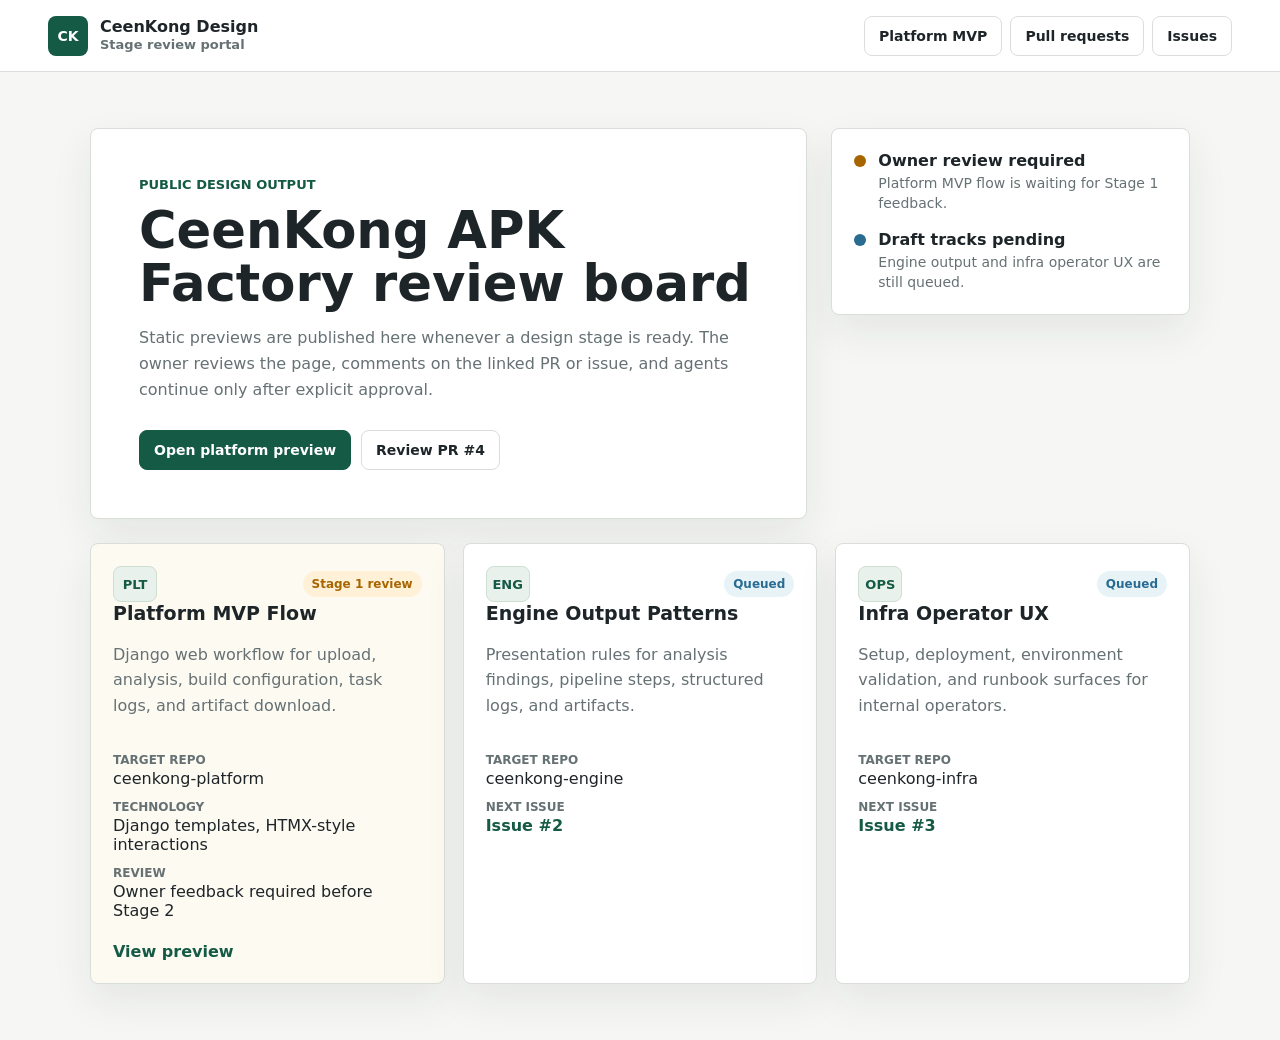
==== site/index.html @ 53cec1e6 "docs: publish design review pages" ====
<!doctype html>
<html lang="en">
  <head>
    <meta charset="utf-8">
    <meta name="viewport" content="width=device-width, initial-scale=1">
    <title>CeenKong Design Review</title>
    <link rel="stylesheet" href="./styles.css">
  </head>
  <body>
    <header class="topbar">
      <a class="brand" href="./index.html" aria-label="CeenKong Design home">
        <span class="brand-mark">CK</span>
        <span>
          <strong>CeenKong Design</strong>
          <small>Stage review portal</small>
        </span>
      </a>
      <nav class="topnav" aria-label="Primary">
        <a href="./platform-mvp.html">Platform MVP</a>
        <a href="https://github.com/ceenkong/ceenkong-design/pulls">Pull requests</a>
        <a href="https://github.com/ceenkong/ceenkong-design/issues">Issues</a>
      </nav>
    </header>

    <main class="page-grid">
      <section class="review-summary" aria-labelledby="review-title">
        <div class="eyebrow">Public design output</div>
        <h1 id="review-title">CeenKong APK Factory review board</h1>
        <p>
          Static previews are published here whenever a design stage is ready.
          The owner reviews the page, comments on the linked PR or issue, and
          agents continue only after explicit approval.
        </p>
        <div class="summary-actions">
          <a class="primary-link" href="./platform-mvp.html">Open platform preview</a>
          <a class="secondary-link" href="https://github.com/ceenkong/ceenkong-design/pull/4">Review PR #4</a>
        </div>
      </section>

      <section class="status-panel" aria-label="Current review gates">
        <div class="status-row">
          <span class="status-dot needs-review"></span>
          <div>
            <strong>Owner review required</strong>
            <span>Platform MVP flow is waiting for Stage 1 feedback.</span>
          </div>
        </div>
        <div class="status-row">
          <span class="status-dot draft"></span>
          <div>
            <strong>Draft tracks pending</strong>
            <span>Engine output and infra operator UX are still queued.</span>
          </div>
        </div>
      </section>

      <section class="track-list" aria-label="Design tracks">
        <article class="track-card active">
          <div class="track-meta">
            <span class="track-code">PLT</span>
            <span class="stage-badge review">Stage 1 review</span>
          </div>
          <h2>Platform MVP Flow</h2>
          <p>Django web workflow for upload, analysis, build configuration, task logs, and artifact download.</p>
          <dl>
            <div>
              <dt>Target repo</dt>
              <dd>ceenkong-platform</dd>
            </div>
            <div>
              <dt>Technology</dt>
              <dd>Django templates, HTMX-style interactions</dd>
            </div>
            <div>
              <dt>Review</dt>
              <dd>Owner feedback required before Stage 2</dd>
            </div>
          </dl>
          <a href="./platform-mvp.html">View preview</a>
        </article>

        <article class="track-card">
          <div class="track-meta">
            <span class="track-code">ENG</span>
            <span class="stage-badge draft">Queued</span>
          </div>
          <h2>Engine Output Patterns</h2>
          <p>Presentation rules for analysis findings, pipeline steps, structured logs, and artifacts.</p>
          <dl>
            <div>
              <dt>Target repo</dt>
              <dd>ceenkong-engine</dd>
            </div>
            <div>
              <dt>Next issue</dt>
              <dd><a href="https://github.com/ceenkong/ceenkong-design/issues/2">Issue #2</a></dd>
            </div>
          </dl>
        </article>

        <article class="track-card">
          <div class="track-meta">
            <span class="track-code">OPS</span>
            <span class="stage-badge draft">Queued</span>
          </div>
          <h2>Infra Operator UX</h2>
          <p>Setup, deployment, environment validation, and runbook surfaces for internal operators.</p>
          <dl>
            <div>
              <dt>Target repo</dt>
              <dd>ceenkong-infra</dd>
            </div>
            <div>
              <dt>Next issue</dt>
              <dd><a href="https://github.com/ceenkong/ceenkong-design/issues/3">Issue #3</a></dd>
            </div>
          </dl>
        </article>
      </section>
    </main>
  </body>
</html>
---- site/styles.css ----
:root {
  color-scheme: light;
  --bg: #f6f7f4;
  --panel: #ffffff;
  --panel-strong: #fdfaf2;
  --text: #1e2528;
  --muted: #667174;
  --line: #d9ded9;
  --green: #2e7d63;
  --green-dark: #155a45;
  --amber: #a76500;
  --blue: #286c92;
  --red: #b33a3a;
  --shadow: 0 16px 40px rgba(30, 37, 40, 0.08);
}

* {
  box-sizing: border-box;
}

body {
  margin: 0;
  background: var(--bg);
  color: var(--text);
  font-family: Inter, ui-sans-serif, system-ui, -apple-system, BlinkMacSystemFont, "Segoe UI", sans-serif;
  letter-spacing: 0;
}

a {
  color: var(--green-dark);
  font-weight: 700;
  text-decoration: none;
}

a:hover,
a:focus {
  text-decoration: underline;
}

.topbar {
  align-items: center;
  background: rgba(255, 255, 255, 0.94);
  border-bottom: 1px solid var(--line);
  display: flex;
  gap: 24px;
  justify-content: space-between;
  min-height: 72px;
  padding: 12px clamp(16px, 4vw, 48px);
  position: sticky;
  top: 0;
  z-index: 5;
}

.brand {
  align-items: center;
  color: var(--text);
  display: flex;
  gap: 12px;
  min-width: 220px;
}

.brand-mark {
  align-items: center;
  background: var(--green-dark);
  border-radius: 8px;
  color: #fff;
  display: inline-flex;
  font-size: 14px;
  font-weight: 800;
  height: 40px;
  justify-content: center;
  width: 40px;
}

.brand small,
.surface-title span,
.toolbar span {
  color: var(--muted);
  display: block;
  font-size: 13px;
  font-weight: 600;
  line-height: 1.35;
}

.topnav {
  display: flex;
  flex-wrap: wrap;
  gap: 8px;
  justify-content: flex-end;
}

.topnav a,
.primary-link,
.secondary-link,
.toolbar button {
  align-items: center;
  border: 1px solid var(--line);
  border-radius: 8px;
  display: inline-flex;
  font-size: 14px;
  min-height: 40px;
  padding: 9px 14px;
}

.primary-link,
.toolbar button {
  background: var(--green-dark);
  border-color: var(--green-dark);
  color: #fff;
}

.secondary-link,
.topnav a {
  background: #fff;
  color: var(--text);
}

.page-grid {
  display: grid;
  gap: 24px;
  grid-template-columns: minmax(0, 1.1fr) minmax(280px, 0.55fr);
  margin: 0 auto;
  max-width: 1180px;
  padding: clamp(24px, 5vw, 56px) clamp(16px, 4vw, 40px);
}

.review-summary,
.status-panel,
.track-card,
.review-note,
.surface,
.handoff-grid article {
  background: var(--panel);
  border: 1px solid var(--line);
  border-radius: 8px;
  box-shadow: var(--shadow);
}

.review-summary {
  min-height: 320px;
  padding: clamp(24px, 5vw, 48px);
}

.eyebrow {
  color: var(--green-dark);
  font-size: 13px;
  font-weight: 800;
  letter-spacing: 0;
  margin-bottom: 12px;
  text-transform: uppercase;
}

h1,
h2,
h3,
p {
  margin-top: 0;
}

h1 {
  font-size: clamp(32px, 4vw, 52px);
  line-height: 1.03;
  margin-bottom: 16px;
}

h2 {
  font-size: 19px;
  line-height: 1.25;
}

h3 {
  font-size: 15px;
  line-height: 1.35;
}

p {
  color: var(--muted);
  line-height: 1.6;
}

.summary-actions {
  display: flex;
  flex-wrap: wrap;
  gap: 10px;
  margin-top: 28px;
}

.status-panel {
  align-self: start;
  display: grid;
  gap: 16px;
  padding: 22px;
}

.status-row {
  align-items: flex-start;
  display: grid;
  gap: 12px;
  grid-template-columns: 12px 1fr;
}

.status-row span:last-child {
  color: var(--muted);
  display: block;
  font-size: 14px;
  line-height: 1.45;
  margin-top: 3px;
}

.status-dot {
  border-radius: 50%;
  height: 12px;
  margin-top: 4px;
  width: 12px;
}

.needs-review {
  background: var(--amber);
}

.draft {
  background: var(--blue);
}

.track-list {
  display: grid;
  gap: 18px;
  grid-column: 1 / -1;
  grid-template-columns: repeat(3, minmax(0, 1fr));
}

.track-card {
  display: flex;
  flex-direction: column;
  min-height: 310px;
  padding: 22px;
}

.track-card.active {
  background: var(--panel-strong);
}

.track-meta,
.surface-title,
.toolbar,
.prototype-header,
.metric-row {
  align-items: center;
  display: flex;
  gap: 12px;
  justify-content: space-between;
}

.track-code {
  align-items: center;
  background: #e9f1ec;
  border: 1px solid #cdded3;
  border-radius: 8px;
  color: var(--green-dark);
  display: inline-flex;
  font-size: 13px;
  font-weight: 800;
  height: 36px;
  justify-content: center;
  width: 44px;
}

.stage-badge {
  border-radius: 999px;
  display: inline-flex;
  font-size: 12px;
  font-weight: 800;
  line-height: 1;
  padding: 7px 9px;
  white-space: nowrap;
}

.stage-badge.review {
  background: #fff1d8;
  color: var(--amber);
}

.stage-badge.draft {
  background: #e8f3f8;
  color: var(--blue);
}

.stage-badge.running {
  background: #e8f2ed;
  color: var(--green);
}

dl {
  display: grid;
  gap: 12px;
  margin: 18px 0 22px;
}

dt {
  color: var(--muted);
  font-size: 12px;
  font-weight: 800;
  text-transform: uppercase;
}

dd {
  margin: 2px 0 0;
}

.track-card > a {
  margin-top: auto;
}

.prototype-page {
  margin: 0 auto;
  max-width: 1280px;
  padding: clamp(20px, 4vw, 42px) clamp(14px, 4vw, 36px) 56px;
}

.prototype-header {
  align-items: stretch;
  margin-bottom: 18px;
}

.prototype-header > div {
  max-width: 760px;
}

.review-note {
  display: grid;
  flex: 0 1 320px;
  min-width: 0;
  padding: 18px;
}

.review-note span {
  color: var(--muted);
  font-size: 14px;
  line-height: 1.45;
}

.flow-strip {
  display: grid;
  gap: 8px;
  grid-template-columns: repeat(6, minmax(0, 1fr));
  margin-bottom: 18px;
}

.flow-strip span {
  background: #fff;
  border: 1px solid var(--line);
  border-radius: 8px;
  color: var(--text);
  font-size: 13px;
  font-weight: 800;
  min-height: 44px;
  padding: 12px 10px;
  text-align: center;
}

.workspace-shell {
  background: #e9ede8;
  border: 1px solid var(--line);
  border-radius: 8px;
  display: grid;
  grid-template-columns: 210px 1fr;
  min-height: 680px;
  overflow: hidden;
}

.sidebar {
  background: #202926;
  color: #fff;
  display: grid;
  gap: 6px;
  grid-auto-rows: min-content;
  padding: 18px;
}

.sidebar-title {
  font-size: 17px;
  font-weight: 800;
  margin-bottom: 14px;
}

.sidebar a {
  border-radius: 8px;
  color: #dce5df;
  font-size: 14px;
  font-weight: 700;
  padding: 10px 12px;
}

.sidebar .nav-active {
  background: #345a49;
  color: #fff;
}

.work-area {
  min-width: 0;
  padding: 18px;
}

.toolbar {
  background: #fff;
  border: 1px solid var(--line);
  border-radius: 8px;
  margin-bottom: 14px;
  padding: 14px;
}

.toolbar h2 {
  margin: 0 0 4px;
}

.toolbar button {
  cursor: default;
  font-weight: 800;
}

.screen-grid {
  display: grid;
  gap: 14px;
  grid-template-columns: minmax(0, 1.25fr) minmax(260px, 0.75fr);
}

.surface {
  min-height: 210px;
  padding: 16px;
}

.surface.large {
  grid-column: auto;
}

.metric-row {
  display: grid;
  gap: 10px;
  grid-template-columns: repeat(3, minmax(0, 1fr));
  margin: 16px 0;
}

.metric-row div {
  background: #f5f8f6;
  border: 1px solid var(--line);
  border-radius: 8px;
  padding: 12px;
}

.metric-row span {
  color: var(--muted);
  display: block;
  font-size: 12px;
  font-weight: 800;
  text-transform: uppercase;
}

.metric-row strong {
  display: block;
  margin-top: 4px;
}

.split-preview {
  display: grid;
  gap: 14px;
  grid-template-columns: minmax(0, 0.9fr) minmax(0, 1fr);
}

.tree-list {
  background: #202926;
  border-radius: 8px;
  color: #eaf2ed;
  font-family: ui-monospace, SFMono-Regular, Menlo, Consolas, monospace;
  font-size: 12px;
  line-height: 1.8;
  list-style: none;
  margin: 0;
  overflow-wrap: anywhere;
  padding: 12px;
}

.finding {
  border-radius: 8px;
  font-size: 13px;
  font-weight: 700;
  margin-top: 8px;
  padding: 10px;
}

.finding.warning {
  background: #fff4df;
  color: var(--amber);
}

.finding.info {
  background: #e8f3f8;
  color: var(--blue);
}

label {
  color: var(--muted);
  display: grid;
  font-size: 12px;
  font-weight: 800;
  gap: 6px;
  margin-top: 12px;
  text-transform: uppercase;
}

input {
  border: 1px solid var(--line);
  border-radius: 8px;
  color: var(--text);
  font: inherit;
  min-height: 40px;
  padding: 8px 10px;
  width: 100%;
}

.timeline {
  counter-reset: step;
  display: grid;
  gap: 10px;
  list-style: none;
  margin: 16px 0 0;
  padding: 0;
}

.timeline li {
  align-items: center;
  color: var(--muted);
  display: flex;
  font-size: 14px;
  font-weight: 800;
  gap: 10px;
}

.timeline li::before {
  align-items: center;
  background: #e8ece8;
  border-radius: 50%;
  content: "";
  display: inline-flex;
  height: 12px;
  width: 12px;
}

.timeline .done,
.timeline .active {
  color: var(--text);
}

.timeline .done::before {
  background: var(--green);
}

.timeline .active::before {
  background: var(--amber);
}

.log-view {
  background: #202926;
  border-radius: 8px;
  color: #eaf2ed;
  font-family: ui-monospace, SFMono-Regular, Menlo, Consolas, monospace;
  font-size: 12px;
  line-height: 1.65;
  margin: 14px 0 0;
  min-height: 126px;
  overflow: auto;
  padding: 14px;
}

.handoff-grid {
  display: grid;
  gap: 14px;
  grid-template-columns: repeat(3, minmax(0, 1fr));
  margin-top: 18px;
}

.handoff-grid article {
  min-height: 160px;
  padding: 18px;
}

@media (max-width: 980px) {
  .page-grid,
  .track-list,
  .screen-grid,
  .handoff-grid {
    grid-template-columns: 1fr;
  }

  .prototype-header {
    align-items: stretch;
    flex-direction: column;
  }

  .prototype-header > div,
  .review-note,
  .sidebar {
    min-width: 0;
  }

  .flow-strip {
    grid-template-columns: repeat(3, minmax(0, 1fr));
  }

  .workspace-shell {
    grid-template-columns: 1fr;
  }

  .sidebar {
    grid-template-columns: repeat(3, minmax(0, 1fr));
  }

  .sidebar-title {
    grid-column: 1 / -1;
  }
}

@media (max-width: 640px) {
  .topbar {
    align-items: stretch;
    flex-direction: column;
  }

  .topnav {
    justify-content: flex-start;
  }

  h1 {
    font-size: 32px;
  }

  .flow-strip,
  .metric-row,
  .split-preview,
  .sidebar {
    grid-template-columns: 1fr;
  }
}
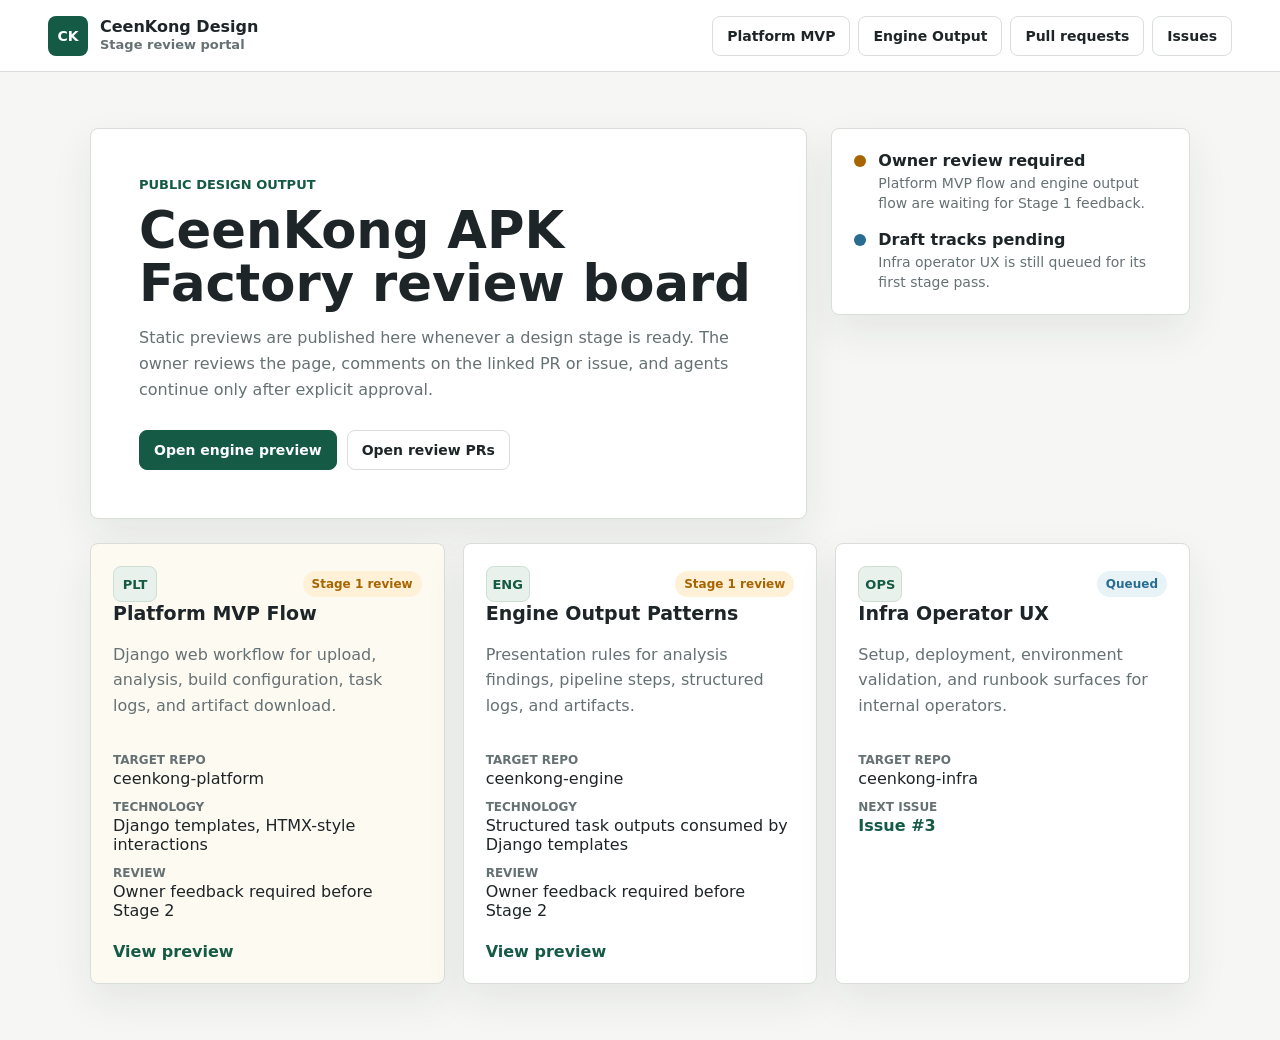
==== commit 7de611ee: "docs: add engine output stage 1 review" ====
--- a/site/index.html
+++ b/site/index.html
@@ -17,6 +17,7 @@
       </a>
       <nav class="topnav" aria-label="Primary">
         <a href="./platform-mvp.html">Platform MVP</a>
+        <a href="./engine-output.html">Engine Output</a>
         <a href="https://github.com/ceenkong/ceenkong-design/pulls">Pull requests</a>
         <a href="https://github.com/ceenkong/ceenkong-design/issues">Issues</a>
       </nav>
@@ -32,8 +33,8 @@
           agents continue only after explicit approval.
         </p>
         <div class="summary-actions">
-          <a class="primary-link" href="./platform-mvp.html">Open platform preview</a>
-          <a class="secondary-link" href="https://github.com/ceenkong/ceenkong-design/pull/4">Review PR #4</a>
+          <a class="primary-link" href="./engine-output.html">Open engine preview</a>
+          <a class="secondary-link" href="https://github.com/ceenkong/ceenkong-design/pulls">Open review PRs</a>
         </div>
       </section>
 
@@ -42,14 +43,14 @@
           <span class="status-dot needs-review"></span>
           <div>
             <strong>Owner review required</strong>
-            <span>Platform MVP flow is waiting for Stage 1 feedback.</span>
+            <span>Platform MVP flow and engine output flow are waiting for Stage 1 feedback.</span>
           </div>
         </div>
         <div class="status-row">
           <span class="status-dot draft"></span>
           <div>
             <strong>Draft tracks pending</strong>
-            <span>Engine output and infra operator UX are still queued.</span>
+            <span>Infra operator UX is still queued for its first stage pass.</span>
           </div>
         </div>
       </section>
@@ -82,7 +83,7 @@
         <article class="track-card">
           <div class="track-meta">
             <span class="track-code">ENG</span>
-            <span class="stage-badge draft">Queued</span>
+            <span class="stage-badge review">Stage 1 review</span>
           </div>
           <h2>Engine Output Patterns</h2>
           <p>Presentation rules for analysis findings, pipeline steps, structured logs, and artifacts.</p>
@@ -92,10 +93,15 @@
               <dd>ceenkong-engine</dd>
             </div>
             <div>
-              <dt>Next issue</dt>
-              <dd><a href="https://github.com/ceenkong/ceenkong-design/issues/2">Issue #2</a></dd>
+              <dt>Technology</dt>
+              <dd>Structured task outputs consumed by Django templates</dd>
+            </div>
+            <div>
+              <dt>Review</dt>
+              <dd>Owner feedback required before Stage 2</dd>
             </div>
           </dl>
+          <a href="./engine-output.html">View preview</a>
         </article>
 
         <article class="track-card">
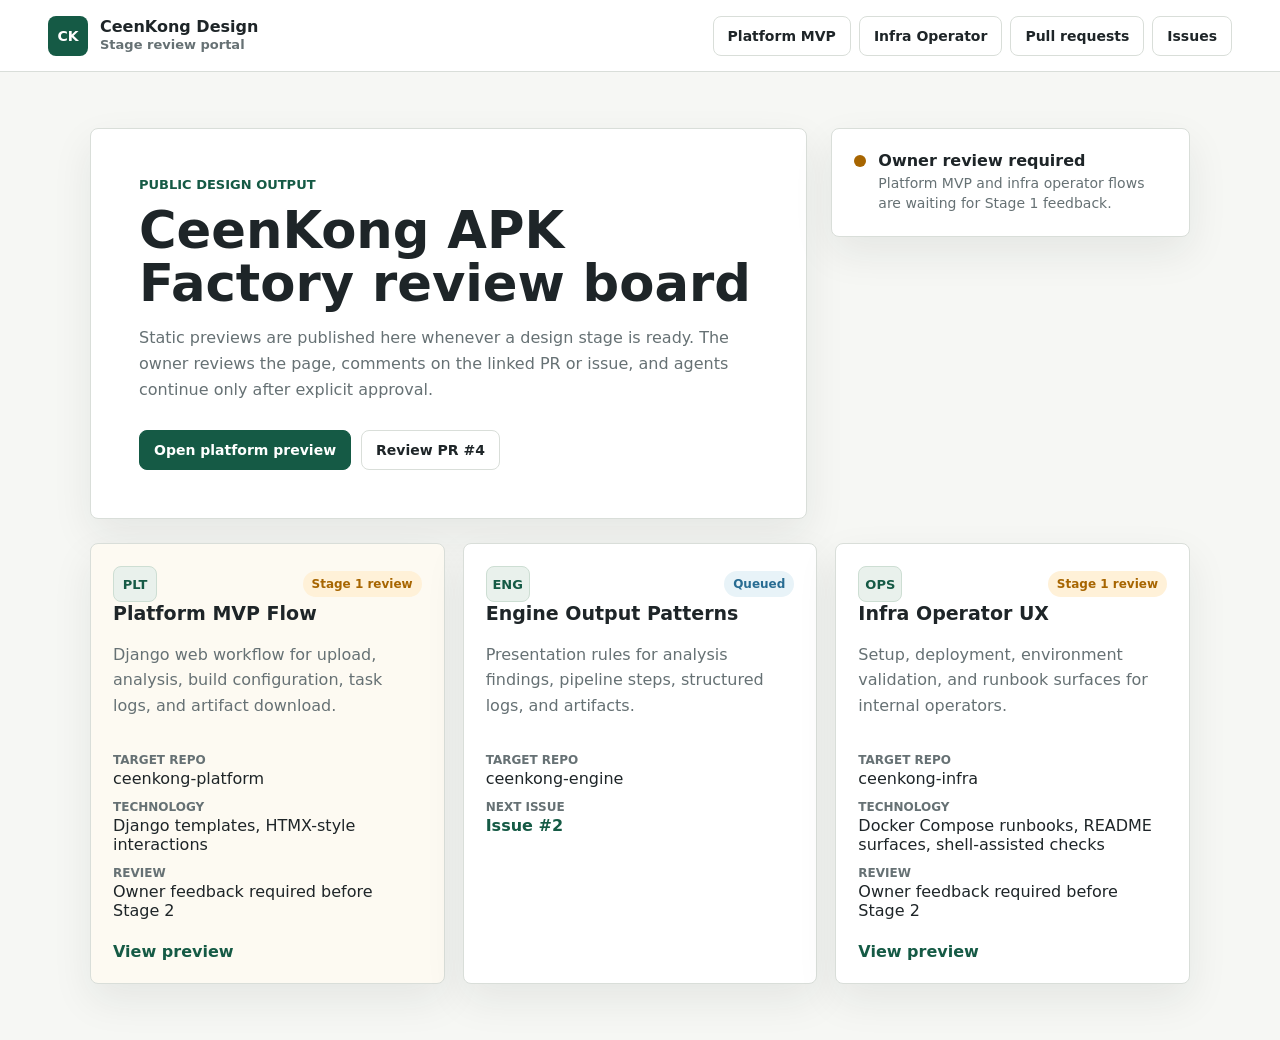
==== commit 03993f03: "docs: add infra operator stage 1 flow" ====
--- a/site/index.html
+++ b/site/index.html
@@ -17,7 +17,7 @@
       </a>
       <nav class="topnav" aria-label="Primary">
         <a href="./platform-mvp.html">Platform MVP</a>
-        <a href="./engine-output.html">Engine Output</a>
+        <a href="./infra-operator.html">Infra Operator</a>
         <a href="https://github.com/ceenkong/ceenkong-design/pulls">Pull requests</a>
         <a href="https://github.com/ceenkong/ceenkong-design/issues">Issues</a>
       </nav>
@@ -33,8 +33,8 @@
           agents continue only after explicit approval.
         </p>
         <div class="summary-actions">
-          <a class="primary-link" href="./engine-output.html">Open engine preview</a>
-          <a class="secondary-link" href="https://github.com/ceenkong/ceenkong-design/pulls">Open review PRs</a>
+          <a class="primary-link" href="./platform-mvp.html">Open platform preview</a>
+          <a class="secondary-link" href="https://github.com/ceenkong/ceenkong-design/pull/4">Review PR #4</a>
         </div>
       </section>
 
@@ -43,14 +43,7 @@
           <span class="status-dot needs-review"></span>
           <div>
             <strong>Owner review required</strong>
-            <span>Platform MVP flow and engine output flow are waiting for Stage 1 feedback.</span>
-          </div>
-        </div>
-        <div class="status-row">
-          <span class="status-dot draft"></span>
-          <div>
-            <strong>Draft tracks pending</strong>
-            <span>Infra operator UX is still queued for its first stage pass.</span>
+            <span>Platform MVP and infra operator flows are waiting for Stage 1 feedback.</span>
           </div>
         </div>
       </section>
@@ -83,7 +76,7 @@
         <article class="track-card">
           <div class="track-meta">
             <span class="track-code">ENG</span>
-            <span class="stage-badge review">Stage 1 review</span>
+            <span class="stage-badge draft">Queued</span>
           </div>
           <h2>Engine Output Patterns</h2>
           <p>Presentation rules for analysis findings, pipeline steps, structured logs, and artifacts.</p>
@@ -93,21 +86,16 @@
               <dd>ceenkong-engine</dd>
             </div>
             <div>
-              <dt>Technology</dt>
-              <dd>Structured task outputs consumed by Django templates</dd>
-            </div>
-            <div>
-              <dt>Review</dt>
-              <dd>Owner feedback required before Stage 2</dd>
+              <dt>Next issue</dt>
+              <dd><a href="https://github.com/ceenkong/ceenkong-design/issues/2">Issue #2</a></dd>
             </div>
           </dl>
-          <a href="./engine-output.html">View preview</a>
         </article>
 
         <article class="track-card">
           <div class="track-meta">
             <span class="track-code">OPS</span>
-            <span class="stage-badge draft">Queued</span>
+            <span class="stage-badge review">Stage 1 review</span>
           </div>
           <h2>Infra Operator UX</h2>
           <p>Setup, deployment, environment validation, and runbook surfaces for internal operators.</p>
@@ -117,10 +105,15 @@
               <dd>ceenkong-infra</dd>
             </div>
             <div>
-              <dt>Next issue</dt>
-              <dd><a href="https://github.com/ceenkong/ceenkong-design/issues/3">Issue #3</a></dd>
+              <dt>Technology</dt>
+              <dd>Docker Compose runbooks, README surfaces, shell-assisted checks</dd>
+            </div>
+            <div>
+              <dt>Review</dt>
+              <dd>Owner feedback required before Stage 2</dd>
             </div>
           </dl>
+          <a href="./infra-operator.html">View preview</a>
         </article>
       </section>
     </main>
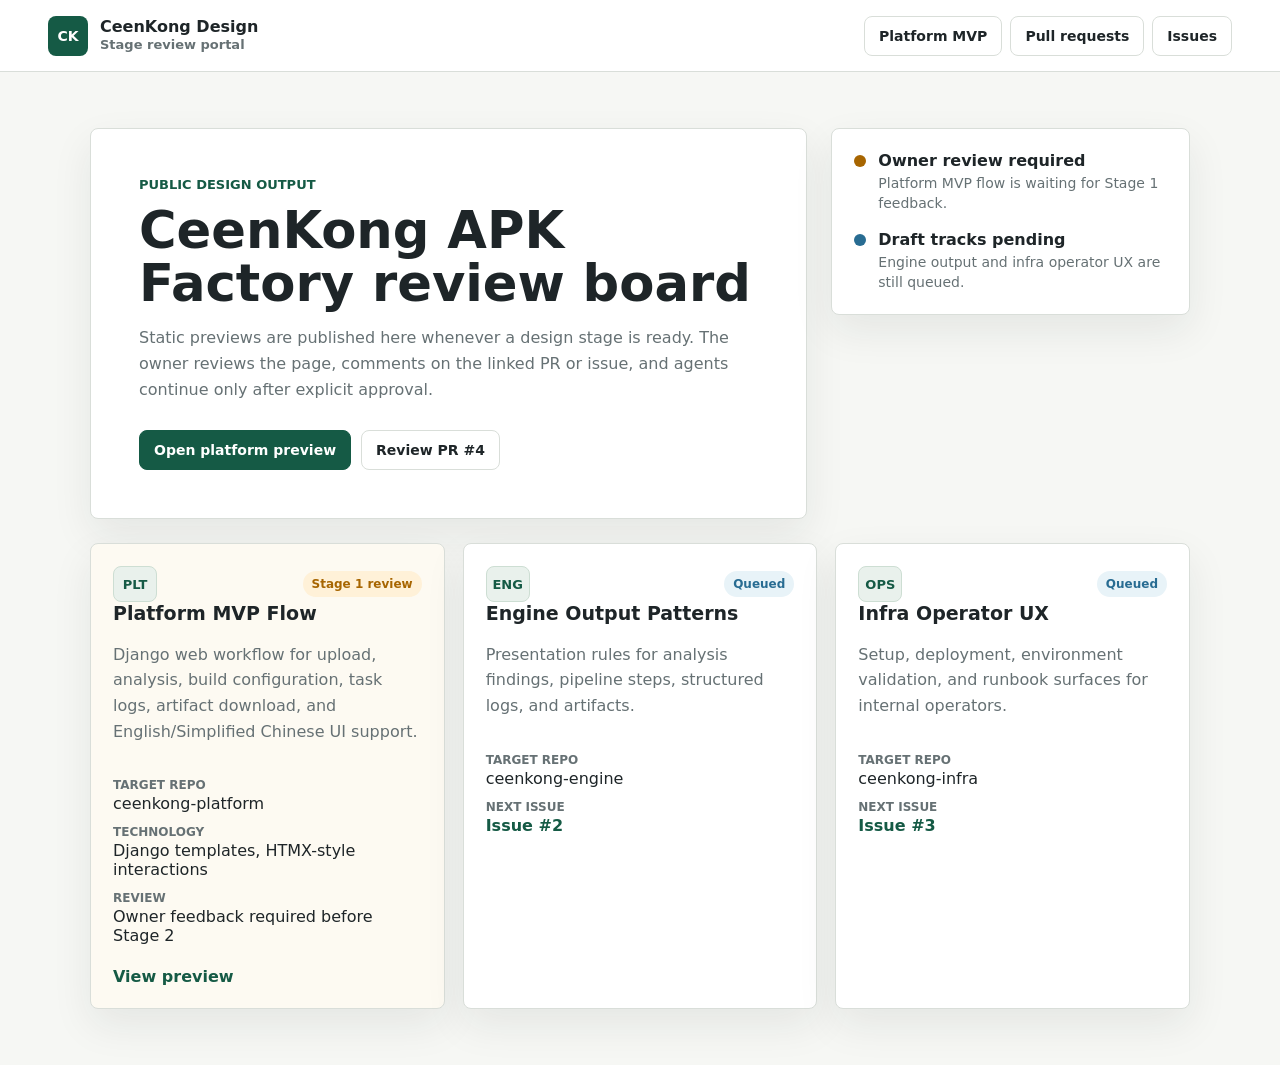
==== commit 4dafa61b: "docs: add bilingual stage 1 platform flow" ====
--- a/site/index.html
+++ b/site/index.html
@@ -17,7 +17,6 @@
       </a>
       <nav class="topnav" aria-label="Primary">
         <a href="./platform-mvp.html">Platform MVP</a>
-        <a href="./infra-operator.html">Infra Operator</a>
         <a href="https://github.com/ceenkong/ceenkong-design/pulls">Pull requests</a>
         <a href="https://github.com/ceenkong/ceenkong-design/issues">Issues</a>
       </nav>
@@ -43,7 +42,14 @@
           <span class="status-dot needs-review"></span>
           <div>
             <strong>Owner review required</strong>
-            <span>Platform MVP and infra operator flows are waiting for Stage 1 feedback.</span>
+            <span>Platform MVP flow is waiting for Stage 1 feedback.</span>
+          </div>
+        </div>
+        <div class="status-row">
+          <span class="status-dot draft"></span>
+          <div>
+            <strong>Draft tracks pending</strong>
+            <span>Engine output and infra operator UX are still queued.</span>
           </div>
         </div>
       </section>
@@ -55,7 +61,7 @@
             <span class="stage-badge review">Stage 1 review</span>
           </div>
           <h2>Platform MVP Flow</h2>
-          <p>Django web workflow for upload, analysis, build configuration, task logs, and artifact download.</p>
+          <p>Django web workflow for upload, analysis, build configuration, task logs, artifact download, and English/Simplified Chinese UI support.</p>
           <dl>
             <div>
               <dt>Target repo</dt>
@@ -95,7 +101,7 @@
         <article class="track-card">
           <div class="track-meta">
             <span class="track-code">OPS</span>
-            <span class="stage-badge review">Stage 1 review</span>
+            <span class="stage-badge draft">Queued</span>
           </div>
           <h2>Infra Operator UX</h2>
           <p>Setup, deployment, environment validation, and runbook surfaces for internal operators.</p>
@@ -105,15 +111,10 @@
               <dd>ceenkong-infra</dd>
             </div>
             <div>
-              <dt>Technology</dt>
-              <dd>Docker Compose runbooks, README surfaces, shell-assisted checks</dd>
-            </div>
-            <div>
-              <dt>Review</dt>
-              <dd>Owner feedback required before Stage 2</dd>
+              <dt>Next issue</dt>
+              <dd><a href="https://github.com/ceenkong/ceenkong-design/issues/3">Issue #3</a></dd>
             </div>
           </dl>
-          <a href="./infra-operator.html">View preview</a>
         </article>
       </section>
     </main>
--- a/site/styles.css
+++ b/site/styles.css
@@ -358,6 +358,14 @@
   text-align: center;
 }
 
+.flow-strip small {
+  color: var(--muted);
+  display: inline-block;
+  font-size: 12px;
+  font-weight: 700;
+  margin-top: 4px;
+}
+
 .workspace-shell {
   background: #e9ede8;
   border: 1px solid var(--line);
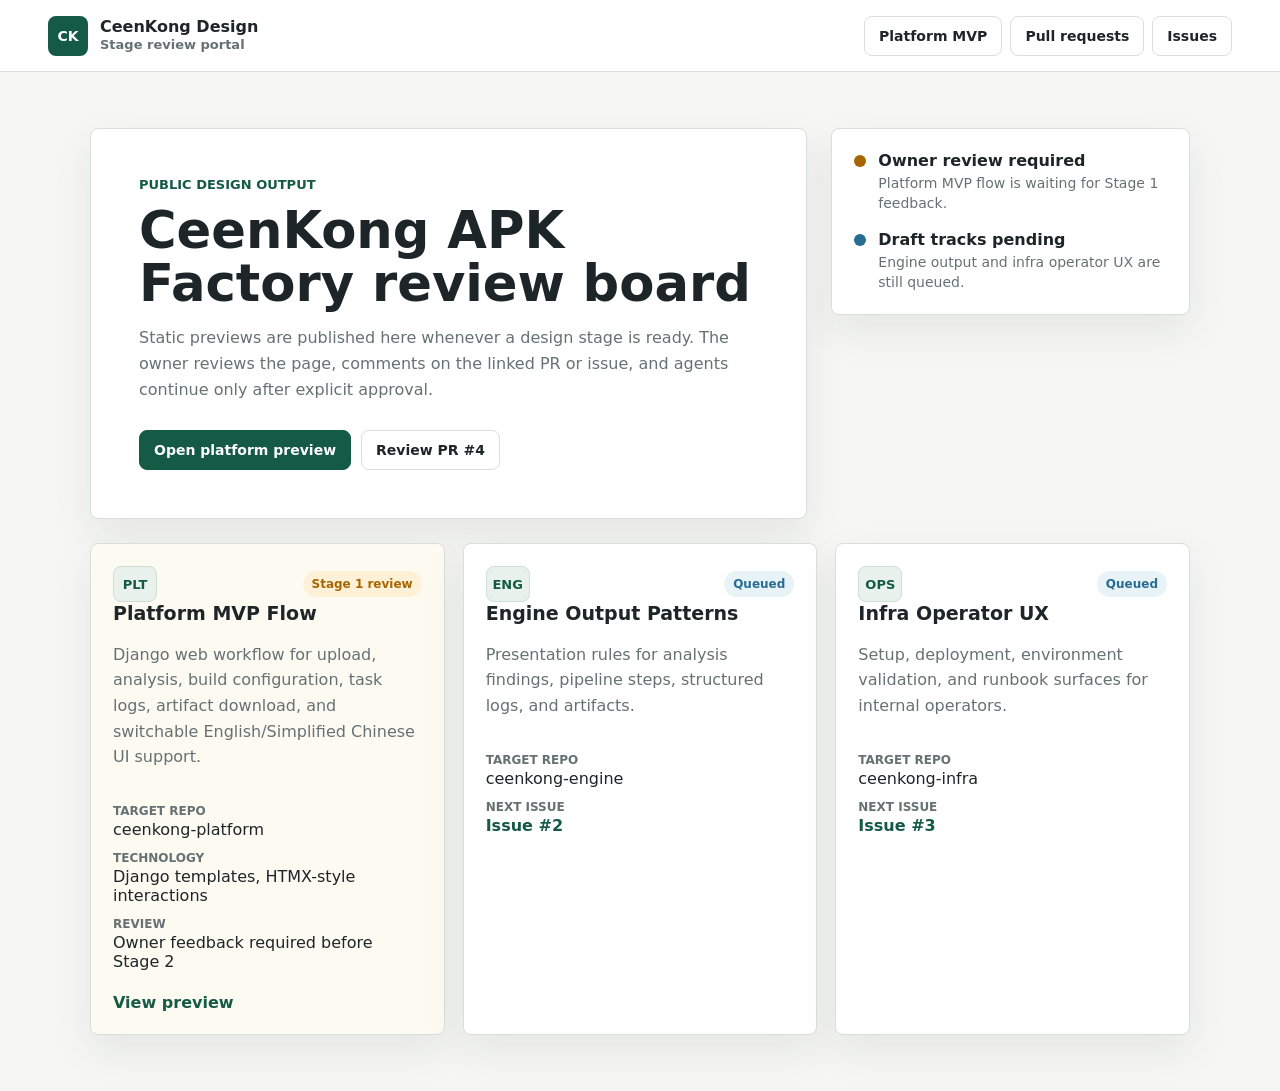
==== commit fa885a98: "docs: require switchable platform languages" ====
--- a/site/index.html
+++ b/site/index.html
@@ -61,7 +61,7 @@
             <span class="stage-badge review">Stage 1 review</span>
           </div>
           <h2>Platform MVP Flow</h2>
-          <p>Django web workflow for upload, analysis, build configuration, task logs, artifact download, and English/Simplified Chinese UI support.</p>
+          <p>Django web workflow for upload, analysis, build configuration, task logs, artifact download, and switchable English/Simplified Chinese UI support.</p>
           <dl>
             <div>
               <dt>Target repo</dt>
